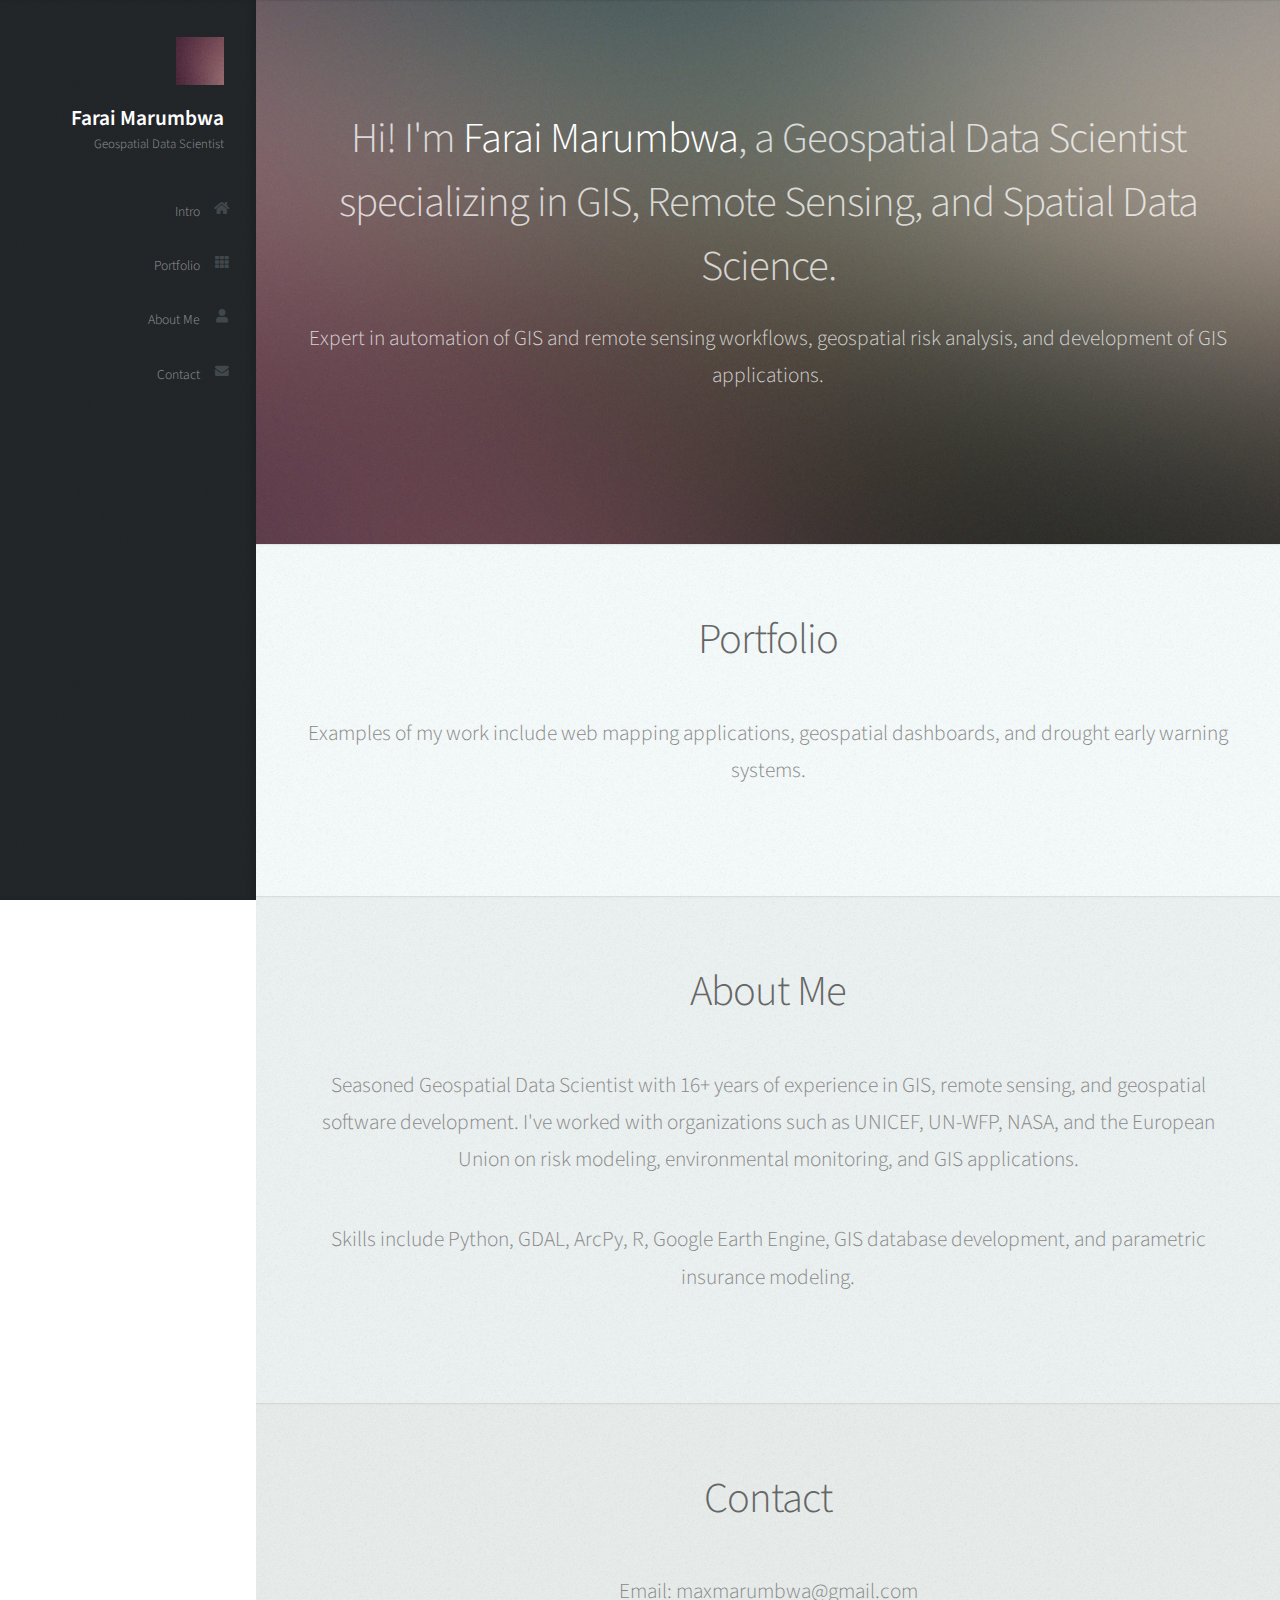
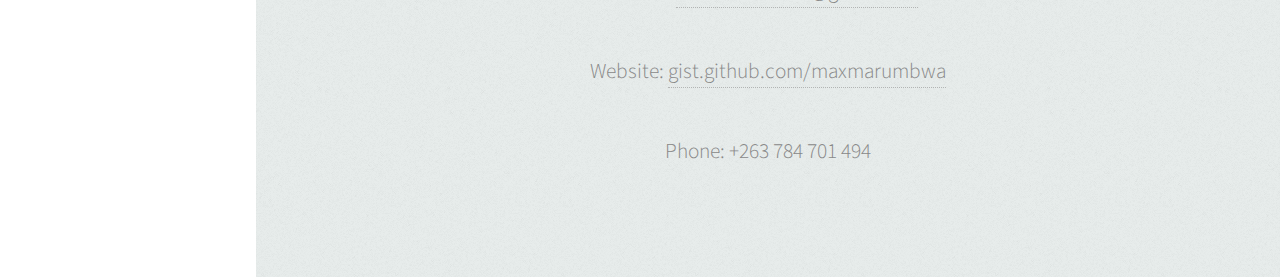
==== index2.html @ bcac2513 "update skills" ====
<!DOCTYPE HTML>
<html>
	<head>
		<title>Farai Marumbwa - Geospatial Data Scientist</title>
		<meta charset="utf-8" />
		<meta name="viewport" content="width=device-width, initial-scale=1, user-scalable=no" />
		<link rel="stylesheet" href="assets/css/main.css" />
	</head>
	<body class="is-preload">

		<!-- Header -->
			<div id="header">
				<div class="top">
					<!-- Logo -->
						<div id="logo">
							<span class="image avatar48"><img src="images/avatar.jpg" alt="" /></span>
							<h1 id="title">Farai Marumbwa</h1>
							<p>Geospatial Data Scientist</p>
						</div>

					<!-- Nav -->
						<nav id="nav">
							<ul>
								<li><a href="#top" id="top-link"><span class="icon solid fa-home">Intro</span></a></li>
								<li><a href="#portfolio" id="portfolio-link"><span class="icon solid fa-th">Portfolio</span></a></li>
								<li><a href="#about" id="about-link"><span class="icon solid fa-user">About Me</span></a></li>
								<li><a href="#contact" id="contact-link"><span class="icon solid fa-envelope">Contact</span></a></li>
							</ul>
						</nav>
				</div>
			</div>

		<!-- Main -->
			<div id="main">
				<!-- Intro -->
					<section id="top" class="one dark cover">
						<div class="container">
							<header>
								<h2 class="alt">Hi! I'm <strong>Farai Marumbwa</strong>, a Geospatial Data Scientist specializing in GIS, Remote Sensing, and Spatial Data Science.</h2>
								<p>Expert in automation of GIS and remote sensing workflows, geospatial risk analysis, and development of GIS applications.</p>
							</header>
						</div>
					</section>

				<!-- Portfolio -->
					<section id="portfolio" class="two">
						<div class="container">
							<header>
								<h2>Portfolio</h2>
							</header>
							<p>Examples of my work include web mapping applications, geospatial dashboards, and drought early warning systems.</p>
						</div>
					</section>

				<!-- About Me -->
					<section id="about" class="three">
						<div class="container">
							<header>
								<h2>About Me</h2>
							</header>
							<p>Seasoned Geospatial Data Scientist with 16+ years of experience in GIS, remote sensing, and geospatial software development. I've worked with organizations such as UNICEF, UN-WFP, NASA, and the European Union on risk modeling, environmental monitoring, and GIS applications.</p>
							<p>Skills include Python, GDAL, ArcPy, R, Google Earth Engine, GIS database development, and parametric insurance modeling.</p>
						</div>
					</section>

				<!-- Contact -->
					<section id="contact" class="four">
						<div class="container">
							<header>
								<h2>Contact</h2>
							</header>
							<p>Email: <a href="mailto:maxmarumbwa@gmail.com">maxmarumbwa@gmail.com</a></p>
							<p>Website: <a href="https://gist.github.com/maxmarumbwa">gist.github.com/maxmarumbwa</a></p>
							<p>Phone: +263 784 701 494</p>
						</div>
					</section>
			</div>
	</body>
</html>
---- assets/css/main.css ----
@import url("fontawesome-all.min.css");
@import url("https://fonts.googleapis.com/css?family=Source+Sans+Pro:300,300italic,400,600");

/*
	Prologue by HTML5 UP
	html5up.net | @ajlkn
	Free for personal and commercial use under the CCA 3.0 license (html5up.net/license)
*/

html, body, div, span, applet, object,
iframe, h1, h2, h3, h4, h5, h6, p, blockquote,
pre, a, abbr, acronym, address, big, cite,
code, del, dfn, em, img, ins, kbd, q, s, samp,
small, strike, strong, sub, sup, tt, var, b,
u, i, center, dl, dt, dd, ol, ul, li, fieldset,
form, label, legend, table, caption, tbody,
tfoot, thead, tr, th, td, article, aside,
canvas, details, embed, figure, figcaption,
footer, header, hgroup, menu, nav, output, ruby,
section, summary, time, mark, audio, video {
	margin: 0;
	padding: 0;
	border: 0;
	font-size: 100%;
	font: inherit;
	vertical-align: baseline;}

article, aside, details, figcaption, figure,
footer, header, hgroup, menu, nav, section {
	display: block;}

body {
	line-height: 1;
}

ol, ul {
	list-style: none;
}

blockquote, q {
	quotes: none;
}

	blockquote:before, blockquote:after, q:before, q:after {
		content: '';
		content: none;
	}

table {
	border-collapse: collapse;
	border-spacing: 0;
}

body {
	-webkit-text-size-adjust: none;
}

mark {
	background-color: transparent;
	color: inherit;
}

input::-moz-focus-inner {
	border: 0;
	padding: 0;
}

input, select, textarea {
	-moz-appearance: none;
	-webkit-appearance: none;
	-ms-appearance: none;
	appearance: none;
}

/* Basic */

	html {
		box-sizing: border-box;
	}

	*, *:before, *:after {
		box-sizing: inherit;
	}

	body {
		background: #fff;
		font-family: 'Source Sans Pro', sans-serif;
		font-size: 19pt;
		font-weight: 300;
		line-height: 1.75em;
		color: #888;
	}

		body.is-preload *, body.is-preload *:before, body.is-preload *:after {
			-moz-animation: none !important;
			-webkit-animation: none !important;
			-ms-animation: none !important;
			animation: none !important;
			-moz-transition: none !important;
			-webkit-transition: none !important;
			-ms-transition: none !important;
			transition: none !important;
		}

	input, textarea, select {
		font-family: 'Source Sans Pro', sans-serif;
		font-size: 19pt;
		font-weight: 300;
		line-height: 1.75em;
		color: #888;
	}

	h1, h2, h3, h4, h5, h6 {
		font-weight: 300;
		color: #666;
		line-height: 1.5em;
	}

	h1 a, h2 a, h3 a, h4 a, h5 a, h6 a {
		color: inherit;
		text-decoration: none;
	}

		h1 a strong, h2 a strong, h3 a strong, h4 a strong, h5 a strong, h6 a strong {
			color: #333;
		}

	h2 {
		font-size: 2em;
		letter-spacing: -1px;
	}

		h2.alt {
			color: #888;
		}

			h2.alt strong {
				color: #666;
			}

	h3 {
		font-size: 1.5em;
	}

	header {
		margin: 0 0 2em 0;
	}

		header > p {
			margin: 1em 0 0 0;
		}

	footer {
		margin: 2em 0 0 0;
	}

	strong, b {
		font-weight: 300;
		color: #666;
	}

	em, i {
		font-style: italic;
	}

	a {
		text-decoration: none;
		color: inherit;
		border-bottom: dotted 1px rgba(128, 128, 128, 0.5);
		-moz-transition: color 0.35s ease-in-out, border-bottom-color 0.35s ease-in-out;
		-webkit-transition: color 0.35s ease-in-out, border-bottom-color 0.35s ease-in-out;
		-ms-transition: color 0.35s ease-in-out, border-bottom-color 0.35s ease-in-out;
		transition: color 0.35s ease-in-out, border-bottom-color 0.35s ease-in-out;
		outline: 0;
	}

		a:hover {
			color: #E27689;
			border-bottom-color: rgba(255, 255, 255, 0);
		}

	sub {
		position: relative;
		top: 0.5em;
		font-size: 0.8em;
	}

	sup {
		position: relative;
		top: -0.5em;
		font-size: 0.8em;
	}

	hr {
		border: 0;
		border-top: solid 1px #ddd;
	}

	blockquote {
		border-left: solid 0.5em #ddd;
		padding: 1em 0 1em 2em;
		font-style: italic;
	}

	p, ul, ol, dl, table {
		margin-bottom: 2em;
	}

	br.clear {
		clear: both;
	}

/* Container */

	.container {
		margin: 0 auto;
		max-width: 100%;
		width: 1400px;
	}

		@media screen and (min-width: 961px) and (max-width: 1880px) {

			.container {
				width: 1200px;
			}

		}

		@media screen and (min-width: 961px) and (max-width: 1620px) {

			.container {
				width: 960px;
			}

		}

		@media screen and (min-width: 961px) and (max-width: 1320px) {

			.container {
				width: 100%;
			}

		}

		@media screen and (max-width: 960px) {

			.container {
				width: 100%;
			}

		}

		@media screen and (max-width: 736px) {

			.container {
				width: 100%;
			}

		}

/* Row */

	.row {
		display: flex;
		flex-wrap: wrap;
		box-sizing: border-box;
		align-items: stretch;
	}

		.row > * {
			box-sizing: border-box;
		}

		.row.gtr-uniform > * > :last-child {
			margin-bottom: 0;
		}

		.row.aln-left {
			justify-content: flex-start;
		}

		.row.aln-center {
			justify-content: center;
		}

		.row.aln-right {
			justify-content: flex-end;
		}

		.row.aln-top {
			align-items: flex-start;
		}

		.row.aln-middle {
			align-items: center;
		}

		.row.aln-bottom {
			align-items: flex-end;
		}

		.row > .imp {
			order: -1;
		}

		.row > .col-1 {
			width: 8.33333%;
		}

		.row > .off-1 {
			margin-left: 8.33333%;
		}

		.row > .col-2 {
			width: 16.66667%;
		}

		.row > .off-2 {
			margin-left: 16.66667%;
		}

		.row > .col-3 {
			width: 25%;
		}

		.row > .off-3 {
			margin-left: 25%;
		}

		.row > .col-4 {
			width: 33.33333%;
		}

		.row > .off-4 {
			margin-left: 33.33333%;
		}

		.row > .col-5 {
			width: 41.66667%;
		}

		.row > .off-5 {
			margin-left: 41.66667%;
		}

		.row > .col-6 {
			width: 50%;
		}

		.row > .off-6 {
			margin-left: 50%;
		}

		.row > .col-7 {
			width: 58.33333%;
		}

		.row > .off-7 {
			margin-left: 58.33333%;
		}

		.row > .col-8 {
			width: 66.66667%;
		}

		.row > .off-8 {
			margin-left: 66.66667%;
		}

		.row > .col-9 {
			width: 75%;
		}

		.row > .off-9 {
			margin-left: 75%;
		}

		.row > .col-10 {
			width: 83.33333%;
		}

		.row > .off-10 {
			margin-left: 83.33333%;
		}

		.row > .col-11 {
			width: 91.66667%;
		}

		.row > .off-11 {
			margin-left: 91.66667%;
		}

		.row > .col-12 {
			width: 100%;
		}

		.row > .off-12 {
			margin-left: 100%;
		}

		.row.gtr-0 {
			margin-top: 0px;
			margin-left: 0px;
		}

			.row.gtr-0 > * {
				padding: 0px 0 0 0px;
			}

			.row.gtr-0.gtr-uniform {
				margin-top: 0px;
			}

				.row.gtr-0.gtr-uniform > * {
					padding-top: 0px;
				}

		.row.gtr-25 {
			margin-top: -10px;
			margin-left: -10px;
		}

			.row.gtr-25 > * {
				padding: 10px 0 0 10px;
			}

			.row.gtr-25.gtr-uniform {
				margin-top: -10px;
			}

				.row.gtr-25.gtr-uniform > * {
					padding-top: 10px;
				}

		.row.gtr-50 {
			margin-top: -20px;
			margin-left: -20px;
		}

			.row.gtr-50 > * {
				padding: 20px 0 0 20px;
			}

			.row.gtr-50.gtr-uniform {
				margin-top: -20px;
			}

				.row.gtr-50.gtr-uniform > * {
					padding-top: 20px;
				}

		.row {
			margin-top: -40px;
			margin-left: -40px;
		}

			.row > * {
				padding: 40px 0 0 40px;
			}

			.row.gtr-uniform {
				margin-top: -40px;
			}

				.row.gtr-uniform > * {
					padding-top: 40px;
				}

		.row.gtr-150 {
			margin-top: -60px;
			margin-left: -60px;
		}

			.row.gtr-150 > * {
				padding: 60px 0 0 60px;
			}

			.row.gtr-150.gtr-uniform {
				margin-top: -60px;
			}

				.row.gtr-150.gtr-uniform > * {
					padding-top: 60px;
				}

		.row.gtr-200 {
			margin-top: -80px;
			margin-left: -80px;
		}

			.row.gtr-200 > * {
				padding: 80px 0 0 80px;
			}

			.row.gtr-200.gtr-uniform {
				margin-top: -80px;
			}

				.row.gtr-200.gtr-uniform > * {
					padding-top: 80px;
				}

		@media screen and (min-width: 961px) and (max-width: 1880px) {

			.row {
				display: flex;
				flex-wrap: wrap;
				box-sizing: border-box;
				align-items: stretch;
			}

				.row > * {
					box-sizing: border-box;
				}

				.row.gtr-uniform > * > :last-child {
					margin-bottom: 0;
				}

				.row.aln-left {
					justify-content: flex-start;
				}

				.row.aln-center {
					justify-content: center;
				}

				.row.aln-right {
					justify-content: flex-end;
				}

				.row.aln-top {
					align-items: flex-start;
				}

				.row.aln-middle {
					align-items: center;
				}

				.row.aln-bottom {
					align-items: flex-end;
				}

				.row > .imp-wide {
					order: -1;
				}

				.row > .col-1-wide {
					width: 8.33333%;
				}

				.row > .off-1-wide {
					margin-left: 8.33333%;
				}

				.row > .col-2-wide {
					width: 16.66667%;
				}

				.row > .off-2-wide {
					margin-left: 16.66667%;
				}

				.row > .col-3-wide {
					width: 25%;
				}

				.row > .off-3-wide {
					margin-left: 25%;
				}

				.row > .col-4-wide {
					width: 33.33333%;
				}

				.row > .off-4-wide {
					margin-left: 33.33333%;
				}

				.row > .col-5-wide {
					width: 41.66667%;
				}

				.row > .off-5-wide {
					margin-left: 41.66667%;
				}

				.row > .col-6-wide {
					width: 50%;
				}

				.row > .off-6-wide {
					margin-left: 50%;
				}

				.row > .col-7-wide {
					width: 58.33333%;
				}

				.row > .off-7-wide {
					margin-left: 58.33333%;
				}

				.row > .col-8-wide {
					width: 66.66667%;
				}

				.row > .off-8-wide {
					margin-left: 66.66667%;
				}

				.row > .col-9-wide {
					width: 75%;
				}

				.row > .off-9-wide {
					margin-left: 75%;
				}

				.row > .col-10-wide {
					width: 83.33333%;
				}

				.row > .off-10-wide {
					margin-left: 83.33333%;
				}

				.row > .col-11-wide {
					width: 91.66667%;
				}

				.row > .off-11-wide {
					margin-left: 91.66667%;
				}

				.row > .col-12-wide {
					width: 100%;
				}

				.row > .off-12-wide {
					margin-left: 100%;
				}

				.row.gtr-0 {
					margin-top: 0px;
					margin-left: 0px;
				}

					.row.gtr-0 > * {
						padding: 0px 0 0 0px;
					}

					.row.gtr-0.gtr-uniform {
						margin-top: 0px;
					}

						.row.gtr-0.gtr-uniform > * {
							padding-top: 0px;
						}

				.row.gtr-25 {
					margin-top: -10px;
					margin-left: -10px;
				}

					.row.gtr-25 > * {
						padding: 10px 0 0 10px;
					}

					.row.gtr-25.gtr-uniform {
						margin-top: -10px;
					}

						.row.gtr-25.gtr-uniform > * {
							padding-top: 10px;
						}

				.row.gtr-50 {
					margin-top: -20px;
					margin-left: -20px;
				}

					.row.gtr-50 > * {
						padding: 20px 0 0 20px;
					}

					.row.gtr-50.gtr-uniform {
						margin-top: -20px;
					}

						.row.gtr-50.gtr-uniform > * {
							padding-top: 20px;
						}

				.row {
					margin-top: -40px;
					margin-left: -40px;
				}

					.row > * {
						padding: 40px 0 0 40px;
					}

					.row.gtr-uniform {
						margin-top: -40px;
					}

						.row.gtr-uniform > * {
							padding-top: 40px;
						}

				.row.gtr-150 {
					margin-top: -60px;
					margin-left: -60px;
				}

					.row.gtr-150 > * {
						padding: 60px 0 0 60px;
					}

					.row.gtr-150.gtr-uniform {
						margin-top: -60px;
					}

						.row.gtr-150.gtr-uniform > * {
							padding-top: 60px;
						}

				.row.gtr-200 {
					margin-top: -80px;
					margin-left: -80px;
				}

					.row.gtr-200 > * {
						padding: 80px 0 0 80px;
					}

					.row.gtr-200.gtr-uniform {
						margin-top: -80px;
					}

						.row.gtr-200.gtr-uniform > * {
							padding-top: 80px;
						}

		}

		@media screen and (min-width: 961px) and (max-width: 1620px) {

			.row {
				display: flex;
				flex-wrap: wrap;
				box-sizing: border-box;
				align-items: stretch;
			}

				.row > * {
					box-sizing: border-box;
				}

				.row.gtr-uniform > * > :last-child {
					margin-bottom: 0;
				}

				.row.aln-left {
					justify-content: flex-start;
				}

				.row.aln-center {
					justify-content: center;
				}

				.row.aln-right {
					justify-content: flex-end;
				}

				.row.aln-top {
					align-items: flex-start;
				}

				.row.aln-middle {
					align-items: center;
				}

				.row.aln-bottom {
					align-items: flex-end;
				}

				.row > .imp-normal {
					order: -1;
				}

				.row > .col-1-normal {
					width: 8.33333%;
				}

				.row > .off-1-normal {
					margin-left: 8.33333%;
				}

				.row > .col-2-normal {
					width: 16.66667%;
				}

				.row > .off-2-normal {
					margin-left: 16.66667%;
				}

				.row > .col-3-normal {
					width: 25%;
				}

				.row > .off-3-normal {
					margin-left: 25%;
				}

				.row > .col-4-normal {
					width: 33.33333%;
				}

				.row > .off-4-normal {
					margin-left: 33.33333%;
				}

				.row > .col-5-normal {
					width: 41.66667%;
				}

				.row > .off-5-normal {
					margin-left: 41.66667%;
				}

				.row > .col-6-normal {
					width: 50%;
				}

				.row > .off-6-normal {
					margin-left: 50%;
				}

				.row > .col-7-normal {
					width: 58.33333%;
				}

				.row > .off-7-normal {
					margin-left: 58.33333%;
				}

				.row > .col-8-normal {
					width: 66.66667%;
				}

				.row > .off-8-normal {
					margin-left: 66.66667%;
				}

				.row > .col-9-normal {
					width: 75%;
				}

				.row > .off-9-normal {
					margin-left: 75%;
				}

				.row > .col-10-normal {
					width: 83.33333%;
				}

				.row > .off-10-normal {
					margin-left: 83.33333%;
				}

				.row > .col-11-normal {
					width: 91.66667%;
				}

				.row > .off-11-normal {
					margin-left: 91.66667%;
				}

				.row > .col-12-normal {
					width: 100%;
				}

				.row > .off-12-normal {
					margin-left: 100%;
				}

				.row.gtr-0 {
					margin-top: 0px;
					margin-left: 0px;
				}

					.row.gtr-0 > * {
						padding: 0px 0 0 0px;
					}

					.row.gtr-0.gtr-uniform {
						margin-top: 0px;
					}

						.row.gtr-0.gtr-uniform > * {
							padding-top: 0px;
						}

				.row.gtr-25 {
					margin-top: -10px;
					margin-left: -10px;
				}

					.row.gtr-25 > * {
						padding: 10px 0 0 10px;
					}

					.row.gtr-25.gtr-uniform {
						margin-top: -10px;
					}

						.row.gtr-25.gtr-uniform > * {
							padding-top: 10px;
						}

				.row.gtr-50 {
					margin-top: -20px;
					margin-left: -20px;
				}

					.row.gtr-50 > * {
						padding: 20px 0 0 20px;
					}

					.row.gtr-50.gtr-uniform {
						margin-top: -20px;
					}

						.row.gtr-50.gtr-uniform > * {
							padding-top: 20px;
						}

				.row {
					margin-top: -40px;
					margin-left: -40px;
				}

					.row > * {
						padding: 40px 0 0 40px;
					}

					.row.gtr-uniform {
						margin-top: -40px;
					}

						.row.gtr-uniform > * {
							padding-top: 40px;
						}

				.row.gtr-150 {
					margin-top: -60px;
					margin-left: -60px;
				}

					.row.gtr-150 > * {
						padding: 60px 0 0 60px;
					}

					.row.gtr-150.gtr-uniform {
						margin-top: -60px;
					}

						.row.gtr-150.gtr-uniform > * {
							padding-top: 60px;
						}

				.row.gtr-200 {
					margin-top: -80px;
					margin-left: -80px;
				}

					.row.gtr-200 > * {
						padding: 80px 0 0 80px;
					}

					.row.gtr-200.gtr-uniform {
						margin-top: -80px;
					}

						.row.gtr-200.gtr-uniform > * {
							padding-top: 80px;
						}

		}

		@media screen and (min-width: 961px) and (max-width: 1320px) {

			.row {
				display: flex;
				flex-wrap: wrap;
				box-sizing: border-box;
				align-items: stretch;
			}

				.row > * {
					box-sizing: border-box;
				}

				.row.gtr-uniform > * > :last-child {
					margin-bottom: 0;
				}

				.row.aln-left {
					justify-content: flex-start;
				}

				.row.aln-center {
					justify-content: center;
				}

				.row.aln-right {
					justify-content: flex-end;
				}

				.row.aln-top {
					align-items: flex-start;
				}

				.row.aln-middle {
					align-items: center;
				}

				.row.aln-bottom {
					align-items: flex-end;
				}

				.row > .imp-narrow {
					order: -1;
				}

				.row > .col-1-narrow {
					width: 8.33333%;
				}

				.row > .off-1-narrow {
					margin-left: 8.33333%;
				}

				.row > .col-2-narrow {
					width: 16.66667%;
				}

				.row > .off-2-narrow {
					margin-left: 16.66667%;
				}

				.row > .col-3-narrow {
					width: 25%;
				}

				.row > .off-3-narrow {
					margin-left: 25%;
				}

				.row > .col-4-narrow {
					width: 33.33333%;
				}

				.row > .off-4-narrow {
					margin-left: 33.33333%;
				}

				.row > .col-5-narrow {
					width: 41.66667%;
				}

				.row > .off-5-narrow {
					margin-left: 41.66667%;
				}

				.row > .col-6-narrow {
					width: 50%;
				}

				.row > .off-6-narrow {
					margin-left: 50%;
				}

				.row > .col-7-narrow {
					width: 58.33333%;
				}

				.row > .off-7-narrow {
					margin-left: 58.33333%;
				}

				.row > .col-8-narrow {
					width: 66.66667%;
				}

				.row > .off-8-narrow {
					margin-left: 66.66667%;
				}

				.row > .col-9-narrow {
					width: 75%;
				}

				.row > .off-9-narrow {
					margin-left: 75%;
				}

				.row > .col-10-narrow {
					width: 83.33333%;
				}

				.row > .off-10-narrow {
					margin-left: 83.33333%;
				}

				.row > .col-11-narrow {
					width: 91.66667%;
				}

				.row > .off-11-narrow {
					margin-left: 91.66667%;
				}

				.row > .col-12-narrow {
					width: 100%;
				}

				.row > .off-12-narrow {
					margin-left: 100%;
				}

				.row.gtr-0 {
					margin-top: 0px;
					margin-left: 0px;
				}

					.row.gtr-0 > * {
						padding: 0px 0 0 0px;
					}

					.row.gtr-0.gtr-uniform {
						margin-top: 0px;
					}

						.row.gtr-0.gtr-uniform > * {
							padding-top: 0px;
						}

				.row.gtr-25 {
					margin-top: -5px;
					margin-left: -5px;
				}

					.row.gtr-25 > * {
						padding: 5px 0 0 5px;
					}

					.row.gtr-25.gtr-uniform {
						margin-top: -5px;
					}

						.row.gtr-25.gtr-uniform > * {
							padding-top: 5px;
						}

				.row.gtr-50 {
					margin-top: -10px;
					margin-left: -10px;
				}

					.row.gtr-50 > * {
						padding: 10px 0 0 10px;
					}

					.row.gtr-50.gtr-uniform {
						margin-top: -10px;
					}

						.row.gtr-50.gtr-uniform > * {
							padding-top: 10px;
						}

				.row {
					margin-top: -20px;
					margin-left: -20px;
				}

					.row > * {
						padding: 20px 0 0 20px;
					}

					.row.gtr-uniform {
						margin-top: -20px;
					}

						.row.gtr-uniform > * {
							padding-top: 20px;
						}

				.row.gtr-150 {
					margin-top: -30px;
					margin-left: -30px;
				}

					.row.gtr-150 > * {
						padding: 30px 0 0 30px;
					}

					.row.gtr-150.gtr-uniform {
						margin-top: -30px;
					}

						.row.gtr-150.gtr-uniform > * {
							padding-top: 30px;
						}

				.row.gtr-200 {
					margin-top: -40px;
					margin-left: -40px;
				}

					.row.gtr-200 > * {
						padding: 40px 0 0 40px;
					}

					.row.gtr-200.gtr-uniform {
						margin-top: -40px;
					}

						.row.gtr-200.gtr-uniform > * {
							padding-top: 40px;
						}

		}

		@media screen and (max-width: 960px) {

			.row {
				display: flex;
				flex-wrap: wrap;
				box-sizing: border-box;
				align-items: stretch;
			}

				.row > * {
					box-sizing: border-box;
				}

				.row.gtr-uniform > * > :last-child {
					margin-bottom: 0;
				}

				.row.aln-left {
					justify-content: flex-start;
				}

				.row.aln-center {
					justify-content: center;
				}

				.row.aln-right {
					justify-content: flex-end;
				}

				.row.aln-top {
					align-items: flex-start;
				}

				.row.aln-middle {
					align-items: center;
				}

				.row.aln-bottom {
					align-items: flex-end;
				}

				.row > .imp-narrower {
					order: -1;
				}

				.row > .col-1-narrower {
					width: 8.33333%;
				}

				.row > .off-1-narrower {
					margin-left: 8.33333%;
				}

				.row > .col-2-narrower {
					width: 16.66667%;
				}

				.row > .off-2-narrower {
					margin-left: 16.66667%;
				}

				.row > .col-3-narrower {
					width: 25%;
				}

				.row > .off-3-narrower {
					margin-left: 25%;
				}

				.row > .col-4-narrower {
					width: 33.33333%;
				}

				.row > .off-4-narrower {
					margin-left: 33.33333%;
				}

				.row > .col-5-narrower {
					width: 41.66667%;
				}

				.row > .off-5-narrower {
					margin-left: 41.66667%;
				}

				.row > .col-6-narrower {
					width: 50%;
				}

				.row > .off-6-narrower {
					margin-left: 50%;
				}

				.row > .col-7-narrower {
					width: 58.33333%;
				}

				.row > .off-7-narrower {
					margin-left: 58.33333%;
				}

				.row > .col-8-narrower {
					width: 66.66667%;
				}

				.row > .off-8-narrower {
					margin-left: 66.66667%;
				}

				.row > .col-9-narrower {
					width: 75%;
				}

				.row > .off-9-narrower {
					margin-left: 75%;
				}

				.row > .col-10-narrower {
					width: 83.33333%;
				}

				.row > .off-10-narrower {
					margin-left: 83.33333%;
				}

				.row > .col-11-narrower {
					width: 91.66667%;
				}

				.row > .off-11-narrower {
					margin-left: 91.66667%;
				}

				.row > .col-12-narrower {
					width: 100%;
				}

				.row > .off-12-narrower {
					margin-left: 100%;
				}

				.row.gtr-0 {
					margin-top: 0px;
					margin-left: 0px;
				}

					.row.gtr-0 > * {
						padding: 0px 0 0 0px;
					}

					.row.gtr-0.gtr-uniform {
						margin-top: 0px;
					}

						.row.gtr-0.gtr-uniform > * {
							padding-top: 0px;
						}

				.row.gtr-25 {
					margin-top: -5px;
					margin-left: -5px;
				}

					.row.gtr-25 > * {
						padding: 5px 0 0 5px;
					}

					.row.gtr-25.gtr-uniform {
						margin-top: -5px;
					}

						.row.gtr-25.gtr-uniform > * {
							padding-top: 5px;
						}

				.row.gtr-50 {
					margin-top: -10px;
					margin-left: -10px;
				}

					.row.gtr-50 > * {
						padding: 10px 0 0 10px;
					}

					.row.gtr-50.gtr-uniform {
						margin-top: -10px;
					}

						.row.gtr-50.gtr-uniform > * {
							padding-top: 10px;
						}

				.row {
					margin-top: -20px;
					margin-left: -20px;
				}

					.row > * {
						padding: 20px 0 0 20px;
					}

					.row.gtr-uniform {
						margin-top: -20px;
					}

						.row.gtr-uniform > * {
							padding-top: 20px;
						}

				.row.gtr-150 {
					margin-top: -30px;
					margin-left: -30px;
				}

					.row.gtr-150 > * {
						padding: 30px 0 0 30px;
					}

					.row.gtr-150.gtr-uniform {
						margin-top: -30px;
					}

						.row.gtr-150.gtr-uniform > * {
							padding-top: 30px;
						}

				.row.gtr-200 {
					margin-top: -40px;
					margin-left: -40px;
				}

					.row.gtr-200 > * {
						padding: 40px 0 0 40px;
					}

					.row.gtr-200.gtr-uniform {
						margin-top: -40px;
					}

						.row.gtr-200.gtr-uniform > * {
							padding-top: 40px;
						}

		}

		@media screen and (max-width: 736px) {

			.row {
				display: flex;
				flex-wrap: wrap;
				box-sizing: border-box;
				align-items: stretch;
			}

				.row > * {
					box-sizing: border-box;
				}

				.row.gtr-uniform > * > :last-child {
					margin-bottom: 0;
				}

				.row.aln-left {
					justify-content: flex-start;
				}

				.row.aln-center {
					justify-content: center;
				}

				.row.aln-right {
					justify-content: flex-end;
				}

				.row.aln-top {
					align-items: flex-start;
				}

				.row.aln-middle {
					align-items: center;
				}

				.row.aln-bottom {
					align-items: flex-end;
				}

				.row > .imp-mobile {
					order: -1;
				}

				.row > .col-1-mobile {
					width: 8.33333%;
				}

				.row > .off-1-mobile {
					margin-left: 8.33333%;
				}

				.row > .col-2-mobile {
					width: 16.66667%;
				}

				.row > .off-2-mobile {
					margin-left: 16.66667%;
				}

				.row > .col-3-mobile {
					width: 25%;
				}

				.row > .off-3-mobile {
					margin-left: 25%;
				}

				.row > .col-4-mobile {
					width: 33.33333%;
				}

				.row > .off-4-mobile {
					margin-left: 33.33333%;
				}

				.row > .col-5-mobile {
					width: 41.66667%;
				}

				.row > .off-5-mobile {
					margin-left: 41.66667%;
				}

				.row > .col-6-mobile {
					width: 50%;
				}

				.row > .off-6-mobile {
					margin-left: 50%;
				}

				.row > .col-7-mobile {
					width: 58.33333%;
				}

				.row > .off-7-mobile {
					margin-left: 58.33333%;
				}

				.row > .col-8-mobile {
					width: 66.66667%;
				}

				.row > .off-8-mobile {
					margin-left: 66.66667%;
				}

				.row > .col-9-mobile {
					width: 75%;
				}

				.row > .off-9-mobile {
					margin-left: 75%;
				}

				.row > .col-10-mobile {
					width: 83.33333%;
				}

				.row > .off-10-mobile {
					margin-left: 83.33333%;
				}

				.row > .col-11-mobile {
					width: 91.66667%;
				}

				.row > .off-11-mobile {
					margin-left: 91.66667%;
				}

				.row > .col-12-mobile {
					width: 100%;
				}

				.row > .off-12-mobile {
					margin-left: 100%;
				}

				.row.gtr-0 {
					margin-top: 0px;
					margin-left: 0px;
				}

					.row.gtr-0 > * {
						padding: 0px 0 0 0px;
					}

					.row.gtr-0.gtr-uniform {
						margin-top: 0px;
					}

						.row.gtr-0.gtr-uniform > * {
							padding-top: 0px;
						}

				.row.gtr-25 {
					margin-top: -5px;
					margin-left: -5px;
				}

					.row.gtr-25 > * {
						padding: 5px 0 0 5px;
					}

					.row.gtr-25.gtr-uniform {
						margin-top: -5px;
					}

						.row.gtr-25.gtr-uniform > * {
							padding-top: 5px;
						}

				.row.gtr-50 {
					margin-top: -10px;
					margin-left: -10px;
				}

					.row.gtr-50 > * {
						padding: 10px 0 0 10px;
					}

					.row.gtr-50.gtr-uniform {
						margin-top: -10px;
					}

						.row.gtr-50.gtr-uniform > * {
							padding-top: 10px;
						}

				.row {
					margin-top: -20px;
					margin-left: -20px;
				}

					.row > * {
						padding: 20px 0 0 20px;
					}

					.row.gtr-uniform {
						margin-top: -20px;
					}

						.row.gtr-uniform > * {
							padding-top: 20px;
						}

				.row.gtr-150 {
					margin-top: -30px;
					margin-left: -30px;
				}

					.row.gtr-150 > * {
						padding: 30px 0 0 30px;
					}

					.row.gtr-150.gtr-uniform {
						margin-top: -30px;
					}

						.row.gtr-150.gtr-uniform > * {
							padding-top: 30px;
						}

				.row.gtr-200 {
					margin-top: -40px;
					margin-left: -40px;
				}

					.row.gtr-200 > * {
						padding: 40px 0 0 40px;
					}

					.row.gtr-200.gtr-uniform {
						margin-top: -40px;
					}

						.row.gtr-200.gtr-uniform > * {
							padding-top: 40px;
						}

		}

/* Sections/Article */

	section, article {
		margin-bottom: 3em;
	}

		section > :last-child,
		section > .container, section:last-child, article > :last-child,
		article > .container, article:last-child {
			margin-bottom: 0;
		}

		.row > section, .row > article {
			margin-bottom: 0;
		}

/* Image */

	.image {
		display: inline-block;
		border: 0;
	}

		.image img {
			display: block;
			width: 100%;
		}

		.image.avatar48 {
			width: 48px;
			height: 48px;
			background: #f00;
		}

			.image.avatar48 img {
				width: 48px;
				height: 48px;
			}

		.image.fit {
			display: block;
			width: 100%;
		}

		.image.featured {
			display: block;
			width: 100%;
			margin: 0 0 2em 0;
		}

		.image.left {
			float: left;
			margin: 0 2em 2em 0;
		}

		.image.centered {
			display: block;
			margin: 0 0 2em 0;
		}

			.image.centered img {
				margin: 0 auto;
				width: auto;
			}

/* List */

	ul {
		list-style: disc;
		padding-left: 1em;
	}

		ul li {
			padding-left: 0.5em;
		}

	ol {
		list-style: decimal;
		padding-left: 1.25em;
	}

		ol li {
			padding-left: 0.25em;
		}

/* Icons */

	ul.icons {
		cursor: default;
		list-style: none;
		padding-left: 0;
	}

		ul.icons li {
			display: inline-block;
			padding-left: 0;
		}

		ul.icons a {
			display: inline-block;
			width: 2em;
			height: 2em;
			line-height: 2em;
			text-align: center;
			border: 0;
		}

/* Form */

	form label {
		display: block;
		text-align: left;
		margin-bottom: 0.5em;
	}

	form input[type="text"],
	form input[type="email"],
	form input[type="password"],
	form select,
	form textarea {
		position: relative;
		-webkit-appearance: none;
		display: block;
		border: 0;
		outline: 0;
		background: #fff;
		background: rgba(255, 255, 255, 0.75);
		width: 100%;
		border-radius: 0.35em;
		padding: 0.75em 1em 0.75em 1em;
		box-shadow: inset 0 0.1em 0.1em 0 rgba(0, 0, 0, 0.05);
		border: solid 1px rgba(0, 0, 0, 0.15);
		-moz-transition: all 0.35s ease-in-out;
		-webkit-transition: all 0.35s ease-in-out;
		-ms-transition: all 0.35s ease-in-out;
		transition: all 0.35s ease-in-out;
	}

		form input[type="text"]:focus,
		form input[type="email"]:focus,
		form input[type="password"]:focus,
		form select:focus,
		form textarea:focus {
			box-shadow: 0 0 2px 1px #8ebebc;
			background: #fff;
		}

	form input[type="text"],
	form input[type="email"],
	form input[type="password"],
	form select {
		line-height: 1.25em;
	}

	form textarea {
		min-height: 14em;
	}

	form ::-webkit-input-placeholder {
		color: #555 !important;
	}

	form :-moz-placeholder {
		color: #555 !important;
	}

	form ::-moz-placeholder {
		color: #555 !important;
	}

	form :-ms-input-placeholder {
		color: #555 !important;
	}

	form ::-moz-focus-inner {
		border: 0;
	}

/* Table */

	table {
		width: 100%;
		text-align: left;
	}

		table tbody tr:nth-child(2n+2) {
			background: #f4f4f4;
		}

		table td {
			padding: 0.5em 1em 0.5em 1em;
		}

		table th {
			text-align: left;
			padding: 0.5em 1em 0.5em 1em;
			color: #fff;
			background: #222729 url("images/overlay.png");
		}

		table thead {
			background: #444;
			color: #fff;
		}

		table tfoot {
			background: #eee;
		}

/* Button */

	input[type="button"],
	input[type="submit"],
	input[type="reset"],
	button,
	.button {
		position: relative;
		display: inline-block;
		border-radius: 0.35em;
		color: #fff !important;
		text-decoration: none;
		padding: 0.75em 2.5em 0.75em 2.5em;
		background-color: #8ebebc;
		border: 0;
		cursor: pointer;
		background-image: -moz-linear-gradient(top, rgba(0, 0, 0, 0), rgba(0, 0, 0, 0.15)), url("images/overlay.png");
		background-image: -webkit-linear-gradient(top, rgba(0, 0, 0, 0), rgba(0, 0, 0, 0.15)), url("images/overlay.png");
		background-image: -ms-linear-gradient(top, rgba(0, 0, 0, 0), rgba(0, 0, 0, 0.15)), url("images/overlay.png");
		background-image: linear-gradient(top, rgba(0, 0, 0, 0), rgba(0, 0, 0, 0.15)), url("images/overlay.png");
		-moz-transition: background-color 0.35s ease-in-out;
		-webkit-transition: background-color 0.35s ease-in-out;
		-ms-transition: background-color 0.35s ease-in-out;
		transition: background-color 0.35s ease-in-out;
	}

		input[type="button"]:hover,
		input[type="submit"]:hover,
		input[type="reset"]:hover,
		button:hover,
		.button:hover {
			background-color: #9ececc;
		}

		input[type="button"]:active,
		input[type="submit"]:active,
		input[type="reset"]:active,
		button:active,
		.button:active {
			background-color: #114241;
		}

/* Item */

	.item {
		box-shadow: 0 0.05em 0.15em 0 rgba(0, 0, 0, 0.05);
		margin-bottom: 40px;
	}

		.item header {
			background: #fcf8f8;
			margin: 0;
			padding: 1em 0 1em 0;
			font-size: 0.8em;
		}

			.item header h3 {
				font-size: 1em;
			}

/* Icons */

	.icon {
		text-decoration: none;
		text-decoration: none;
	}

		.icon:before {
			-moz-osx-font-smoothing: grayscale;
			-webkit-font-smoothing: antialiased;
			display: inline-block;
			font-style: normal;
			font-variant: normal;
			text-rendering: auto;
			line-height: 1;
			text-transform: none !important;
			font-family: 'Font Awesome 5 Free';
			font-weight: 400;
		}

		.icon:before {
			line-height: inherit;
		}

		.icon > .label {
			display: none;
		}

		.icon.solid:before {
			font-weight: 900;
		}

		.icon.brands:before {
			font-family: 'Font Awesome 5 Brands';
		}

/* Header */

	#header {
		display: -moz-flex;
		display: -webkit-flex;
		display: -ms-flex;
		display: flex;
		-moz-flex-direction: column;
		-webkit-flex-direction: column;
		-ms-flex-direction: column;
		flex-direction: column;
		-moz-justify-content: space-between;
		-webkit-justify-content: space-between;
		-ms-justify-content: space-between;
		justify-content: space-between;
		background: #222629 url("images/overlay.png");
		box-shadow: inset -0.25em 0 0.25em 0 rgba(0, 0, 0, 0.1);
		color: #fff;
		height: 100%;
		left: 0;
		overflow-y: auto;
		position: fixed;
		text-align: right;
		top: 0;
		width: 375px;
	}

		#header .top {
			-moz-flex-grow: 1;
			-webkit-flex-grow: 1;
			-ms-flex-grow: 1;
			flex-grow: 1;
		}

		#header .bottom {
			-moz-flex-shrink: 0;
			-webkit-flex-shrink: 0;
			-ms-flex-shrink: 0;
			flex-shrink: 0;
			padding: 1.5em 0 0.75em 0;
		}

			#header .bottom > :last-child {
				margin-bottom: 0;
			}

		#header .icons {
			font-size: 0.8em;
			text-align: center;
		}

			#header .icons a {
				color: #41484c;
				-moz-transition: color 0.35s ease-in-out;
				-webkit-transition: color 0.35s ease-in-out;
				-ms-transition: color 0.35s ease-in-out;
				transition: color 0.35s ease-in-out;
			}

				#header .icons a:hover {
					color: #fff;
				}

	#logo {
		position: relative;
		margin: 1.75em 1.5em 1.5em 1.5em;
		min-height: 48px;
		cursor: default;
	}

		#logo h1 {
			position: relative;
			color: #fff;
			font-weight: 600;
			font-size: 1em;
			line-height: 1em;
		}

		#logo p {
			position: relative;
			display: block;
			font-size: 0.6em;
			color: rgba(255, 255, 255, 0.5);
			line-height: 1.25em;
			margin: 0.5em 0 0 0;
		}

		#logo .image {
			position: absolute;
			left: 0;
			top: 0;
		}

	#nav ul {
		list-style: none;
		padding-left: 0;
		margin-bottom: 0;
	}

		#nav ul li {
			padding-left: 0;
		}

			#nav ul li a {
				display: block;
				padding: 0.5em 1.5em 0.5em 1.5em;
				color: rgba(255, 255, 255, 0.5);
				text-decoration: none;
				outline: 0;
				border: 0;
				-moz-transition: none;
				-webkit-transition: none;
				-ms-transition: none;
				transition: none;
			}

				#nav ul li a span {
					position: relative;
					display: block;
					font-size: 0.8em;
				}

					#nav ul li a span:before {
						position: absolute;
						left: 0;
						color: #41484c;
						text-align: center;
						width: 1.25em;
						line-height: 1.75em;
					}

				#nav ul li a.active {
					background: rgba(0, 0, 0, 0.15);
					box-shadow: inset 0 0 0.25em 0 rgba(0, 0, 0, 0.125);
					color: #fff;
				}

					#nav ul li a.active span:before {
						color: #e27689;
					}

/* Footer */

	#footer {
		margin-left: 375px;
		text-align: center;
		background-color: #dce3e2;
		padding: 3em 0 4em 0;
		box-shadow: inset 0 1px 0 0 rgba(0, 0, 0, 0.05), inset 0 0.1em 0.1em 0 rgba(0, 0, 0, 0.025);
		font-size: 0.8em;
	}

		#footer .copyright {
			cursor: default;
			margin: 0;
		}

			#footer .copyright li {
				display: inline-block;
				line-height: 1em;
				border-left: solid 1px rgba(128, 128, 128, 0.35);
				padding: 0 0 0 0.5em;
				margin: 0 0 0 0.5em;
			}

				#footer .copyright li:first-child {
					border-left: 0;
					padding-left: 0;
					margin-left: 0;
				}

/* Main */

	#main {
		margin-left: 375px;
	}

		#main > section {
			margin: 0;
			overflow: hidden;
			padding: 4em 0;
			box-shadow: inset 0 1px 0 0 rgba(0, 0, 0, 0.05), inset 0 0.1em 0.1em 0 rgba(0, 0, 0, 0.025);
			text-align: center;
			background-image: url("images/overlay.png");
		}

			#main > section.dark {
				color: #ddd;
				color: rgba(255, 255, 255, 0.75);
			}

				#main > section.dark h2, #main > section.dark h3, #main > section.dark h4, #main > section.dark h5, #main > section.dark h6 {
					color: inherit;
				}

				#main > section.dark strong {
					color: #fff;
					border-color: inherit;
				}

				#main > section.dark a {
					color: #fff;
					border-color: inherit;
				}

					#main > section.dark a:hover {
						border-bottom-color: rgba(255, 255, 255, 0);
					}

			#main > section.cover {
				padding: 10em 0;
				background-size: cover;
				background-position: center center;
			}

			#main > section.one {
				background-color: #81918E;
				background-image: url("../../images/banner.jpg");
			}

			#main > section.two {
				background-color: #f5fafa;
			}

			#main > section.three {
				background-color: #ecf1f1;
			}

			#main > section.four {
				background-color: #e8edec;
			}

/* Wide */

	@media screen and (min-width: 961px) and (max-width: 1880px) {

		/* Basic */

			body, input, textarea, select {
				font-size: 17pt;
			}

		/* Header */

			#header {
				width: 300px;
			}

		/* Footer */

			#footer {
				margin-left: 300px;
			}

		/* Main */

			#main {
				margin-left: 300px;
			}

	}

/* Normal */

	@media screen and (min-width: 961px) and (max-width: 1620px) {

		/* Main */

			#main > section {
				padding: 3em 0;
			}

			#main section.cover {
				padding: 5em 0;
			}

	}

/* Narrow */

	@media screen and (min-width: 961px) and (max-width: 1320px) {

		/* Basic */

			body, input, textarea, select {
				font-size: 16pt;
			}

			.container {
				padding: 0 2em 0 2em;
			}

		/* Icons */

			ul.icons li a {
				width: 1.75em;
			}

		/* Item */

			.item {
				margin-bottom: 20px;
			}

		/* Header */

			#header {
				width: 20%;
			}

			#logo .image {
				position: relative;
				margin: 0 0 0.5em 0;
			}

			#nav ul li a {
				font-size: 0.8em;
				padding-top: 0.5em;
				padding-bottom: 0.5em;
			}

				#nav ul li a span {
					padding-right: 2.25em;
				}

					#nav ul li a span:before {
						left: 100%;
						margin-left: -1.25em;
						line-height: 2.25em;
					}

		/* Footer */

			#footer {
				margin-left: 20%;
			}

		/* Main */

			#main {
				margin-left: 20%;
			}

	}

/* Narrower */

	#headerToggle {
		display: none;
	}

	@media screen and (max-width: 960px) {

		/* Basic */

			html, body {
				overflow-x: hidden;
			}

			body, input, textarea, select {
				font-size: 16pt;
			}

			header br {
				display: none;
			}

			.container {
				padding: 0 2em 0 2em;
			}

		/* Item */

			.item {
				margin-bottom: 15px;
			}

		/* Icons */

			ul.icons a {
				width: 1.75em;
				font-size: 1.25em;
			}

		/* Header */

			#header {
				-moz-backface-visibility: hidden;
				-webkit-backface-visibility: hidden;
				-ms-backface-visibility: hidden;
				backface-visibility: hidden;
				-moz-transform: translateX(-275px);
				-webkit-transform: translateX(-275px);
				-ms-transform: translateX(-275px);
				transform: translateX(-275px);
				-moz-transition: -moz-transform 0.5s ease;
				-webkit-transition: -webkit-transform 0.5s ease;
				-ms-transition: -ms-transform 0.5s ease;
				transition: transform 0.5s ease;
				-webkit-overflow-scrolling: touch;
				display: block;
				height: 100%;
				left: 0;
				overflow-y: auto;
				position: fixed;
				top: 0;
				width: 275px;
				z-index: 10002;
				width: 275px;
				background: #222729 url("images/overlay.png");
				box-shadow: inset -0.25em 0 0.25em 0 rgba(0, 0, 0, 0.125);
			}

				#header .top {
					position: relative;
				}

				#header .bottom {
					border-top: solid 1px rgba(255, 255, 255, 0.05);
					box-shadow: 0 -1px 0 0 rgba(0, 0, 0, 0.15);
					padding-top: 2em;
					margin-top: 2em;
					position: relative;
				}

			#logo {
				margin: 1.5em 1.25em 1.25em 1.25em;
			}

			#nav ul li a {
				padding: 0.5em 1.25em 0.5em 1.25em;
			}

			#headerToggle {
				-moz-backface-visibility: hidden;
				-webkit-backface-visibility: hidden;
				-ms-backface-visibility: hidden;
				backface-visibility: hidden;
				-moz-transition: -moz-transform 0.5s ease;
				-webkit-transition: -webkit-transform 0.5s ease;
				-ms-transition: -ms-transform 0.5s ease;
				transition: transform 0.5s ease;
				display: block;
				height: 2.25em;
				left: 0;
				position: fixed;
				top: 0;
				width: 3.25em;
				z-index: 10001;
			}

				#headerToggle .toggle {
					text-decoration: none;
					position: absolute;
					left: 0;
					top: 0;
					width: 100%;
					height: 100%;
					outline: 0;
					border: 0;
				}

					#headerToggle .toggle:before {
						-moz-osx-font-smoothing: grayscale;
						-webkit-font-smoothing: antialiased;
						display: inline-block;
						font-style: normal;
						font-variant: normal;
						text-rendering: auto;
						line-height: 1;
						text-transform: none !important;
						font-family: 'Font Awesome 5 Free';
						font-weight: 900;
					}

					#headerToggle .toggle:before {
						text-decoration: none;
						content: '\f0c9';
						color: #fff;
						font-size: 18px;
						background: rgba(128, 136, 144, 0.5);
						border-radius: 0.35em;
						text-align: center;
						position: absolute;
						left: 0.5em;
						top: 0.5em;
						display: block;
						width: 3.25em;
						height: 2.25em;
						line-height: 2.25em;
					}

			body.header-visible #main {
				-moz-transform: translateX(275px);
				-webkit-transform: translateX(275px);
				-ms-transform: translateX(275px);
				transform: translateX(275px);
			}

			body.header-visible #headerToggle {
				-moz-transform: translateX(275px);
				-webkit-transform: translateX(275px);
				-ms-transform: translateX(275px);
				transform: translateX(275px);
			}

			body.header-visible #header {
				-moz-transform: translateX(0);
				-webkit-transform: translateX(0);
				-ms-transform: translateX(0);
				transform: translateX(0);
			}

		/* Footer */

			#footer {
				margin-left: 0;
			}

		/* Main */

			#main {
				-moz-backface-visibility: hidden;
				-webkit-backface-visibility: hidden;
				-ms-backface-visibility: hidden;
				backface-visibility: hidden;
				-moz-transition: -moz-transform 0.5s ease;
				-webkit-transition: -webkit-transform 0.5s ease;
				-ms-transition: -ms-transform 0.5s ease;
				transition: transform 0.5s ease;
				padding-bottom: 1px;
				margin-left: 0;
			}

				#main > section {
					padding: 3em 0;
				}

				#main section.cover {
					padding: 4em 0;
				}

	}

/* Mobile */

	@media screen and (max-width: 736px) {

		/* Basic */

			body, input, textarea, select {
				font-size: 14pt;
			}

			h2 {
				font-size: 1.5em;
				letter-spacing: 0;
				font-weight: 300;
			}

			.container {
				padding: 0 15px 0 15px;
			}

		/* List */

			ul.icons a {
				width: 2em;
				font-size: 1.25em;
			}

		/* Main */

			#main > section {
				padding: 2em 0;
			}

			#main section.cover {
				padding: 4em 0em;
			}

				#main section.cover header {
					padding: 0 1em;
				}

		/* Footer */

			#footer .copyright li {
				display: block;
				line-height: 1.25em;
				border: 0;
				padding: 0;
				margin: 1em 0 0 0;
			}

				#footer .copyright li:first-child {
					margin-top: 0;
				}

	}
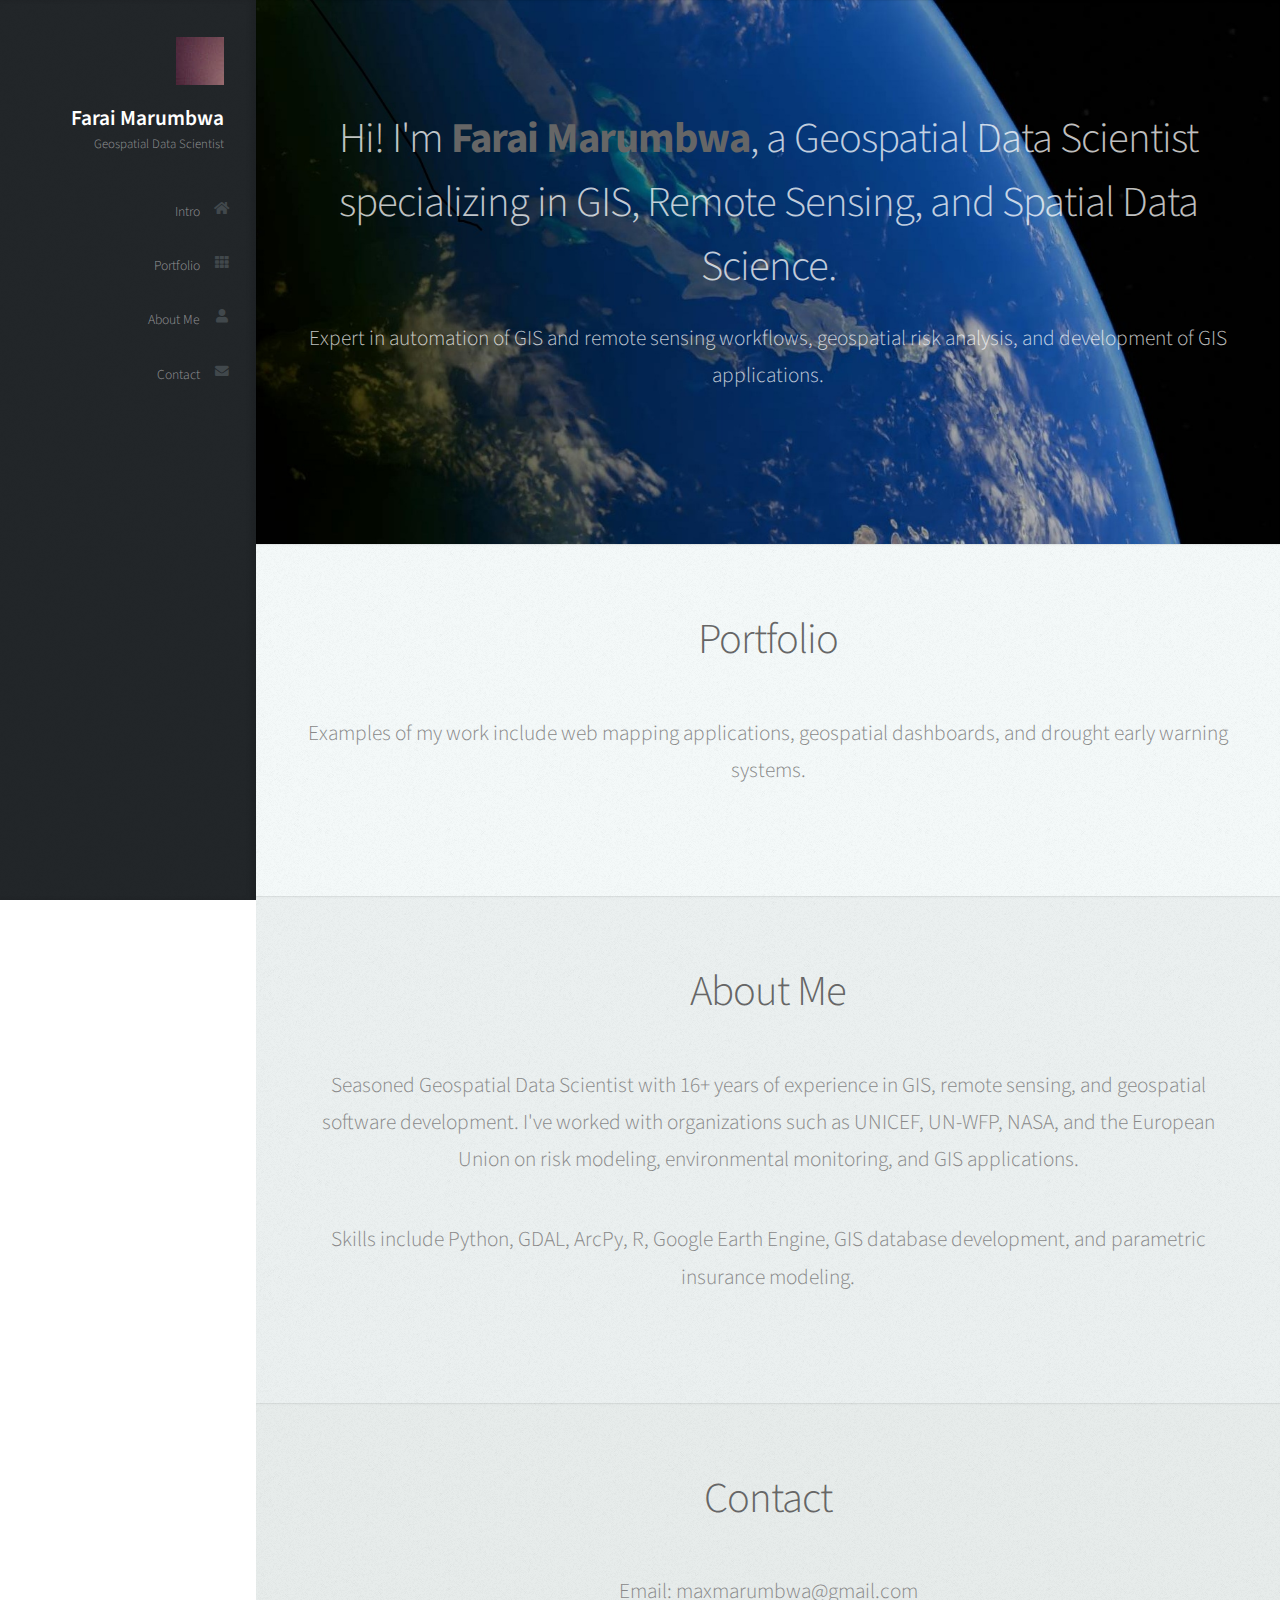
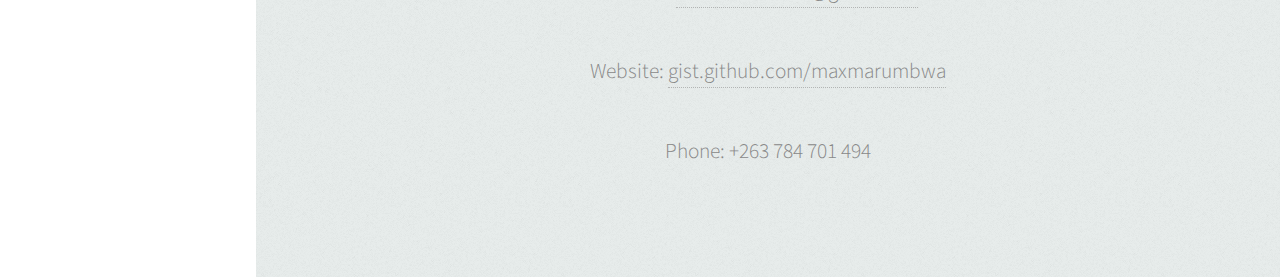
==== commit e008eb9b: "overide main.css to make bold" ====
--- a/index2.html
+++ b/index2.html
@@ -36,7 +36,7 @@
 					<section id="top" class="one dark cover">
 						<div class="container">
 							<header>
-								<h2 class="alt">Hi! I'm <strong>Farai Marumbwa</strong>, a Geospatial Data Scientist specializing in GIS, Remote Sensing, and Spatial Data Science.</h2>
+								<h2 class="alt">Hi! I'm <b style="font-weight: bold;">Farai Marumbwa</b>, a Geospatial Data Scientist specializing in GIS, Remote Sensing, and Spatial Data Science.</h2>
 								<p>Expert in automation of GIS and remote sensing workflows, geospatial risk analysis, and development of GIS applications.</p>
 							</header>
 						</div>
